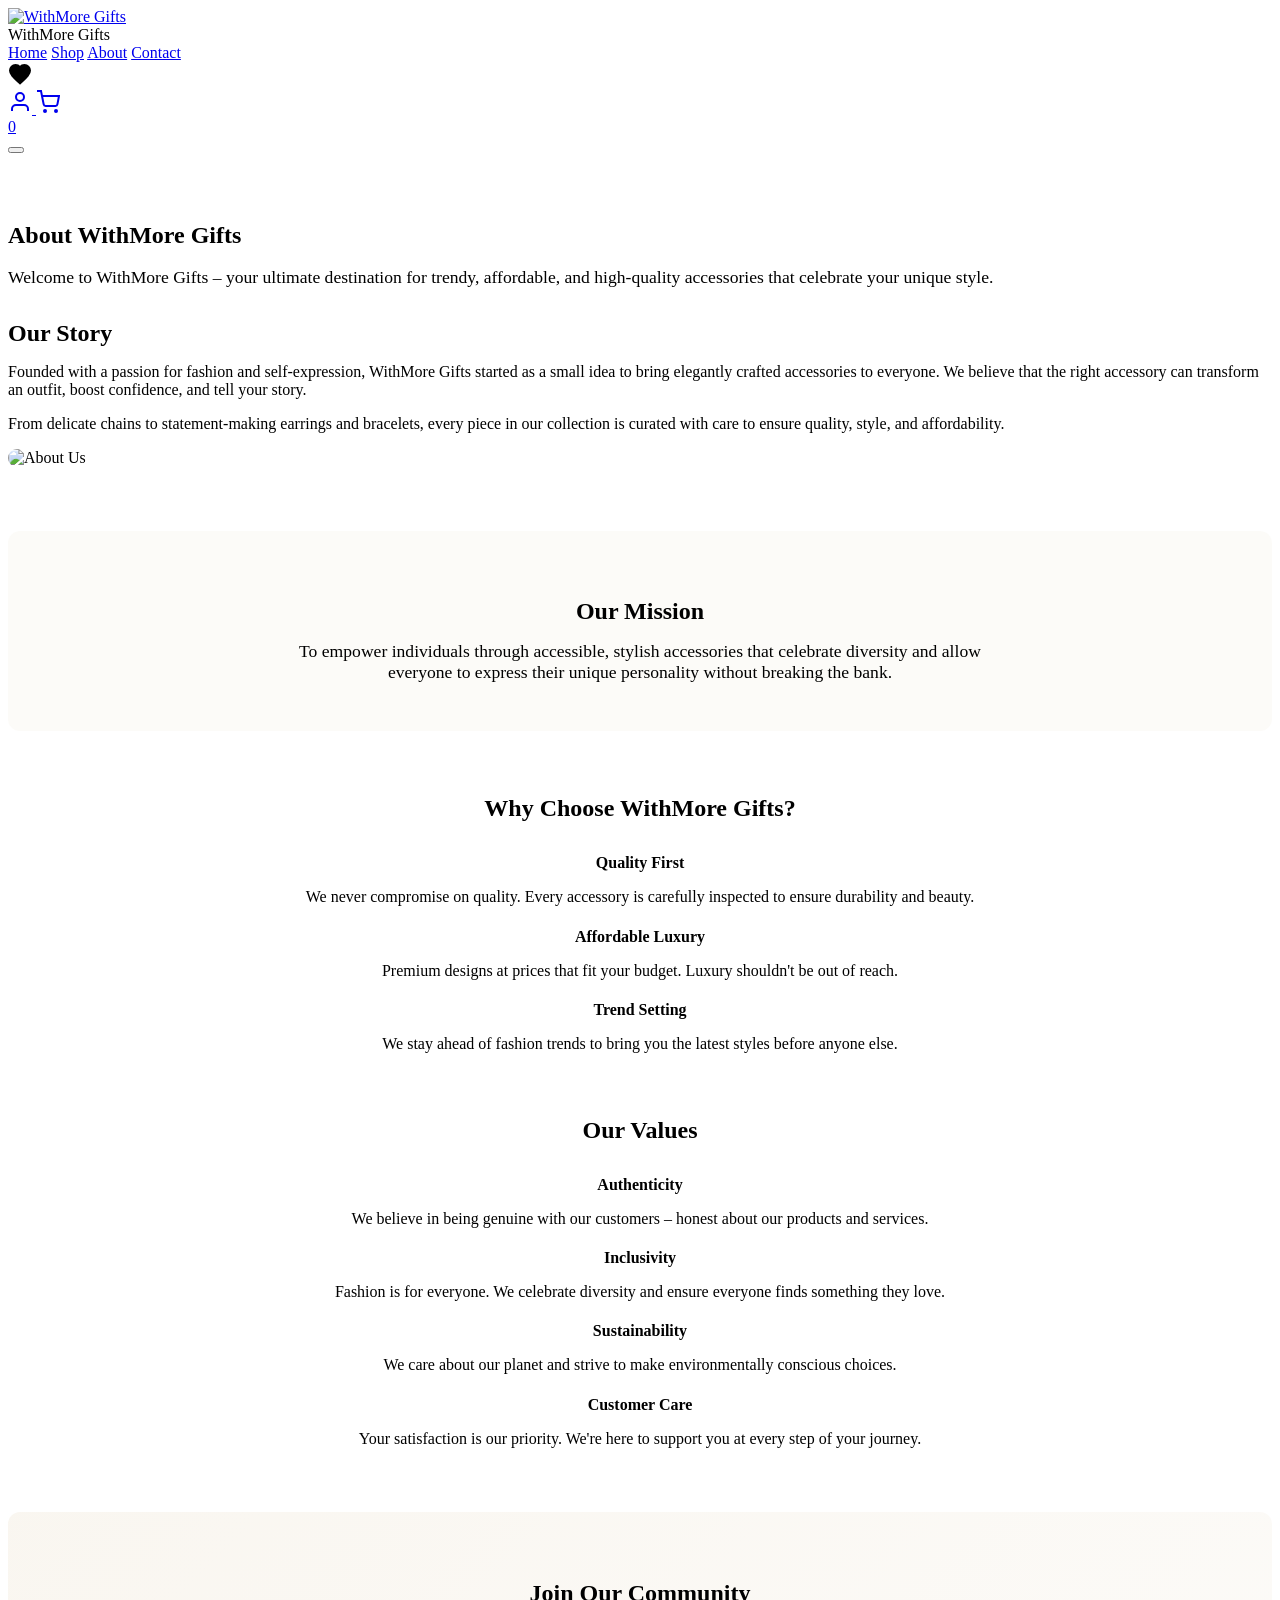
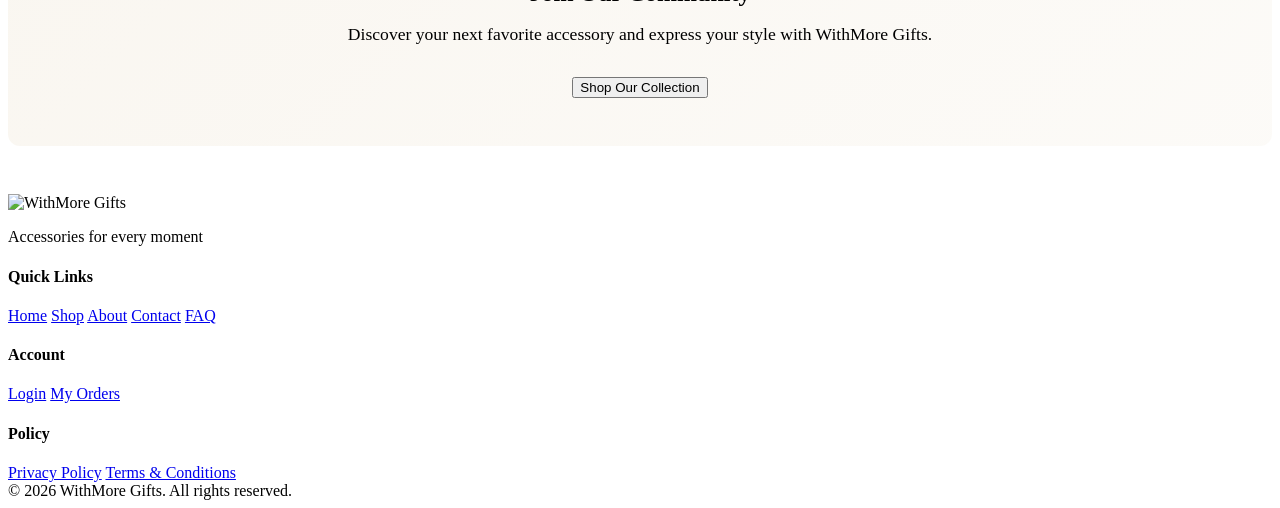
==== about.html @ 362f4573 "Add files via upload" ====
<!DOCTYPE html>
<html lang="en">
  <head>
    <meta charset="UTF-8" />
    <meta name="viewport" content="width=device-width, initial-scale=1.0" />
    <title>About Us - WithMore Gifts</title>
    <link rel="stylesheet" href="css/styles.css" />
  </head>

  <body>
    <!-- NAVBAR -->
    <nav class="navbar">
      <div class="navbar-logo">
        <a href="index.html">
          <img src="images/logo.jpeg" alt="WithMore Gifts" />
        </a>
      </div>

      <div class="navbar-brand">WithMore Gifts</div>

      <div class="nav-right">
        <div class="nav-links">
          <a href="index.html">Home</a>
          <a href="shop.html">Shop</a>
          <a href="about.html">About</a>
          <a href="contact.html">Contact</a>
        </div>

        <div class="nav-icon">
          <svg width="24" height="24" viewBox="0 0 24 24" fill="none" stroke="currentColor" stroke-width="2">
            <path d="M12 21.35l-1.45-1.32C5.4 15.36 2 12.28 2 8.5 2 5.42 4.42 3 7.5 3c1.74 0 3.41.81 4.5 2.09C13.09 3.81 14.76 3 16.5 3 19.58 3 22 5.42 22 8.5c0 3.78-3.4 6.86-8.55 11.54L12 21.35z" fill="currentColor" />
          </svg>
        </div>
        <a href="login.html" class="nav-icon">
          <svg width="24" height="24" viewBox="0 0 24 24" fill="none" stroke="currentColor" stroke-width="2">
            <path d="M20 21v-2a4 4 0 0 0-4-4H8a4 4 0 0 0-4 4v2M12 3a4 4 0 1 0 0 8 4 4 0 0 0 0-8z" />
          </svg>
        </a>
        <a href="cart.html" class="nav-icon" style="position: relative">
          <svg width="24" height="24" viewBox="0 0 24 24" fill="none" stroke="currentColor" stroke-width="2">
            <circle cx="9" cy="21" r="1" />
            <circle cx="20" cy="21" r="1" />
            <path d="M1 1h4l2.68 13.39a2 2 0 0 0 2 1.61h9.72a2 2 0 0 0 2-1.61L23 6H6" />
          </svg>
          <div class="cart-badge">0</div>
        </a>
        <button class="hamburger-btn">
          <span></span>
          <span></span>
          <span></span>
        </button>
      </div>
    </nav>

    <!-- MAIN CONTENT -->
    <main style="padding: 3rem 0">
      <div class="container">
        <!-- BRAND STORY SECTION -->
        <section style="margin-bottom: 4rem">
          <h1 style="margin-bottom: 1rem">About WithMore Gifts</h1>
          <p style="font-size: 1.1rem; color: var(--text-secondary); margin-bottom: 2rem">
            Welcome to WithMore Gifts – your ultimate destination for trendy, affordable, and high-quality accessories that celebrate your unique style.
          </p>

          <div class="grid grid-2" style="gap: 2rem; align-items: center">
            <div>
              <h2 style="margin-bottom: 1rem">Our Story</h2>
              <p style="margin-bottom: 1rem">Founded with a passion for fashion and self-expression, WithMore Gifts started as a small idea to bring elegantly crafted accessories to everyone. We believe that the right accessory can transform an outfit, boost confidence, and tell your story.</p>
              <p>From delicate chains to statement-making earrings and bracelets, every piece in our collection is curated with care to ensure quality, style, and affordability.</p>
            </div>
            <div>
              <img src="images/floral.jpeg" alt="About Us" style="border-radius: 12px; width: 100%" />
            </div>
          </div>
        </section>

        <!-- MISSION SECTION -->
        <section style="margin-bottom: 4rem; background: rgba(201, 169, 110, 0.05); padding: 3rem; border-radius: 12px">
          <h2 style="margin-bottom: 1rem; text-align: center">Our Mission</h2>
          <p style="text-align: center; max-width: 700px; margin: 0 auto; font-size: 1.1rem">
            To empower individuals through accessible, stylish accessories that celebrate diversity and allow everyone to express their unique personality without breaking the bank.
          </p>
        </section>

        <!-- VALUES SECTION -->
        <section style="margin-bottom: 4rem">
          <h2 style="margin-bottom: 2rem; text-align: center">Why Choose WithMore Gifts?</h2>

          <div class="grid grid-3">
            <div class="card" style="text-align: center">
              <h4 style="margin-bottom: 1rem">Quality First</h4>
              <p>We never compromise on quality. Every accessory is carefully inspected to ensure durability and beauty.</p>
            </div>

            <div class="card" style="text-align: center">
              <h4 style="margin-bottom: 1rem">Affordable Luxury</h4>
              <p>Premium designs at prices that fit your budget. Luxury shouldn't be out of reach.</p>
            </div>

            <div class="card" style="text-align: center">
              <h4 style="margin-bottom: 1rem">Trend Setting</h4>
              <p>We stay ahead of fashion trends to bring you the latest styles before anyone else.</p>
            </div>
          </div>
        </section>

        <!-- VALUES -->
        <section style="text-align: center">
          <h2 style="margin-bottom: 2rem">Our Values</h2>
          <div class="grid grid-2" style="gap: 2rem">
            <div class="card">
              <h4 style="color: var(--accent-primary); margin-bottom: 1rem">Authenticity</h4>
              <p>We believe in being genuine with our customers – honest about our products and services.</p>
            </div>
            <div class="card">
              <h4 style="color: var(--accent-primary); margin-bottom: 1rem">Inclusivity</h4>
              <p>Fashion is for everyone. We celebrate diversity and ensure everyone finds something they love.</p>
            </div>
            <div class="card">
              <h4 style="color: var(--accent-primary); margin-bottom: 1rem">Sustainability</h4>
              <p>We care about our planet and strive to make environmentally conscious choices.</p>
            </div>
            <div class="card">
              <h4 style="color: var(--accent-primary); margin-bottom: 1rem">Customer Care</h4>
              <p>Your satisfaction is our priority. We're here to support you at every step of your journey.</p>
            </div>
          </div>
        </section>

        <!-- CTA -->
        <section style="text-align: center; margin-top: 4rem; padding: 3rem; background: linear-gradient(135deg, rgba(201, 169, 110, 0.1) 0%, rgba(201, 169, 110, 0.05) 100%); border-radius: 12px">
          <h2 style="margin-bottom: 1rem">Join Our Community</h2>
          <p style="margin-bottom: 2rem; font-size: 1.1rem">Discover your next favorite accessory and express your style with WithMore Gifts.</p>
          <button class="btn btn-primary" onclick="navigateToURL('shop.html')">Shop Our Collection</button>
        </section>
      </div>
    </main>

    <!-- FOOTER -->
    <footer class="footer">
      <div class="container">
        <div class="footer-content">
          <div class="footer-column footer-logo">
            <img src="images/logo.jpeg" alt="WithMore Gifts" />
            <p class="footer-tagline">Accessories for every moment</p>
          </div>

          <div class="footer-column">
            <h4>Quick Links</h4>
            <a href="index.html">Home</a>
            <a href="shop.html">Shop</a>
            <a href="about.html">About</a>
            <a href="contact.html">Contact</a>
            <a href="faq.html">FAQ</a>
          </div>

          <div class="footer-column">
            <h4>Account</h4>
            <a href="login.html">Login</a>
            <a href="orders.html">My Orders</a>
          </div>

          <div class="footer-column">
            <h4>Policy</h4>
            <a href="privacy.html">Privacy Policy</a>
            <a href="terms.html">Terms & Conditions</a>
          </div>
        </div>

        <div class="footer-bottom">
          © 2026 WithMore Gifts. All rights reserved.
        </div>
      </div>
    </footer>

    <script src="js/products.js"></script>
    <script src="js/cart.js"></script>
    <script src="js/script.js"></script>
  </body>
</html>
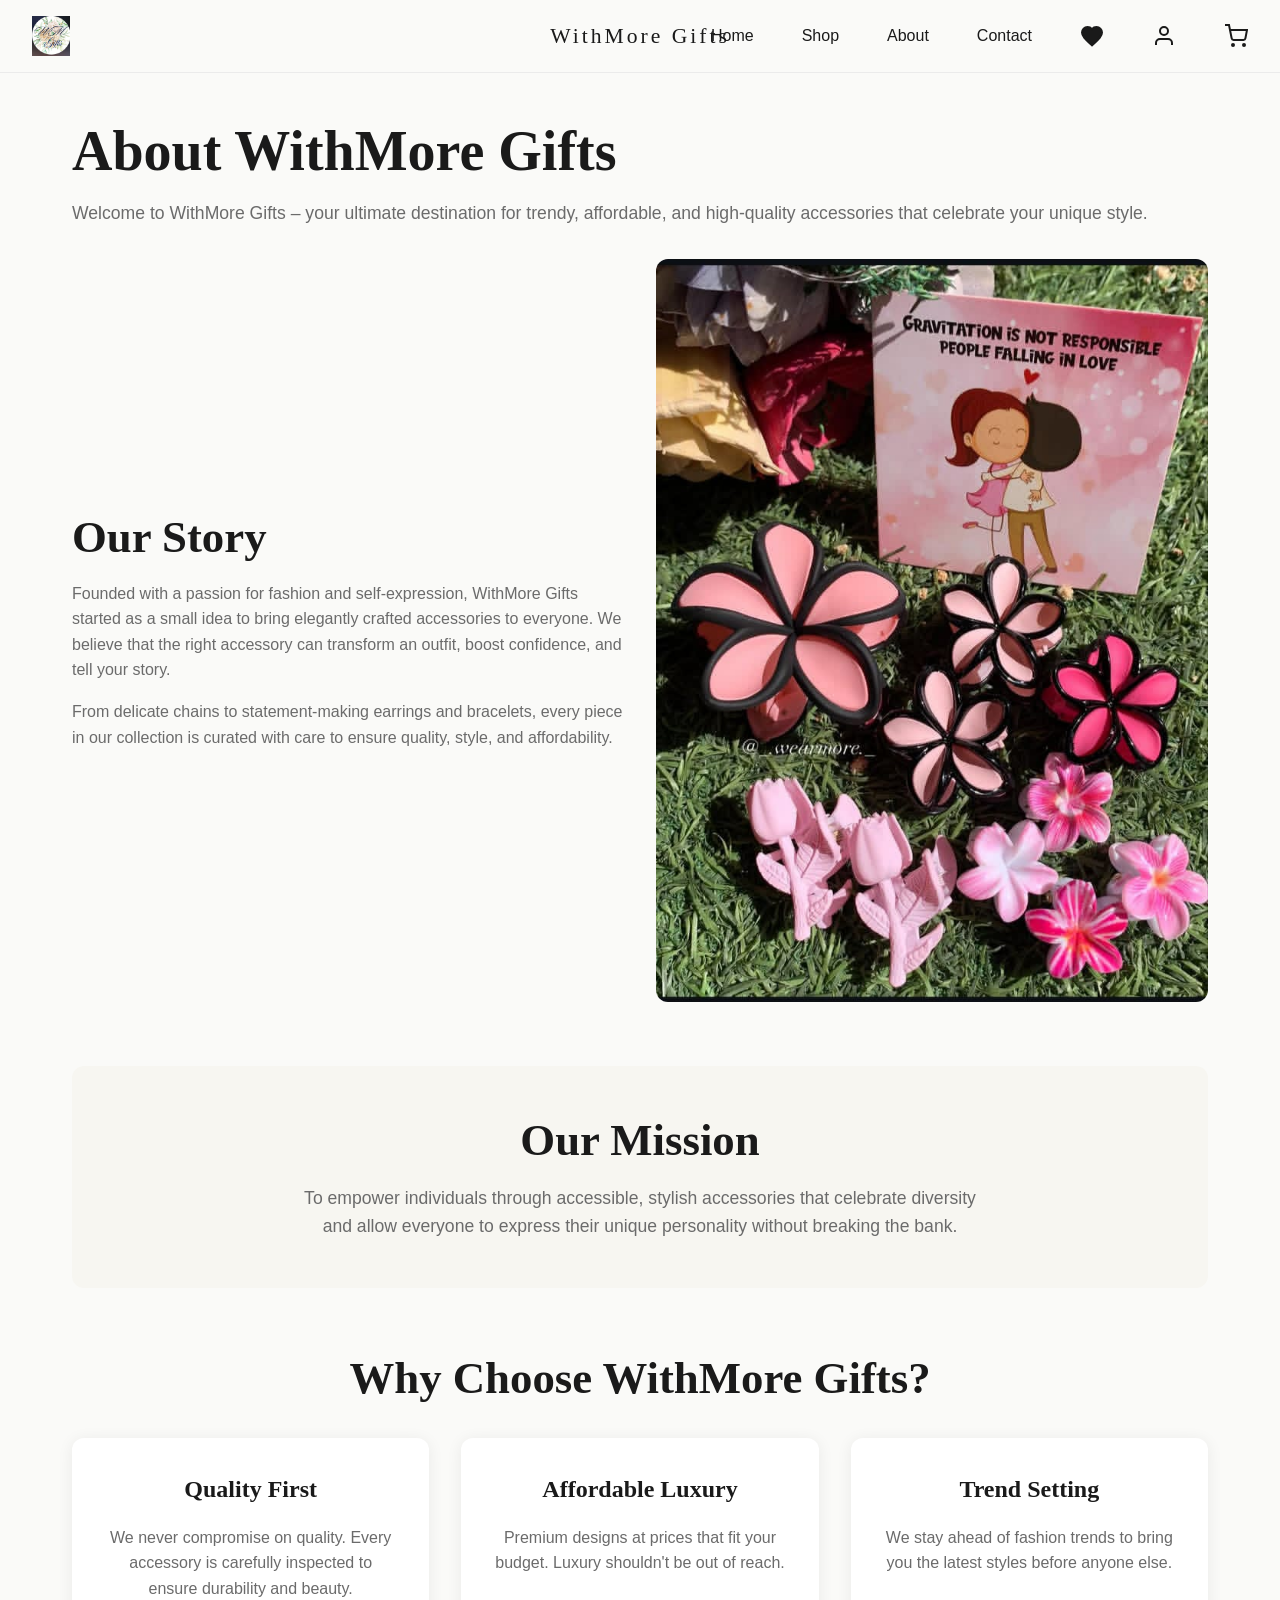
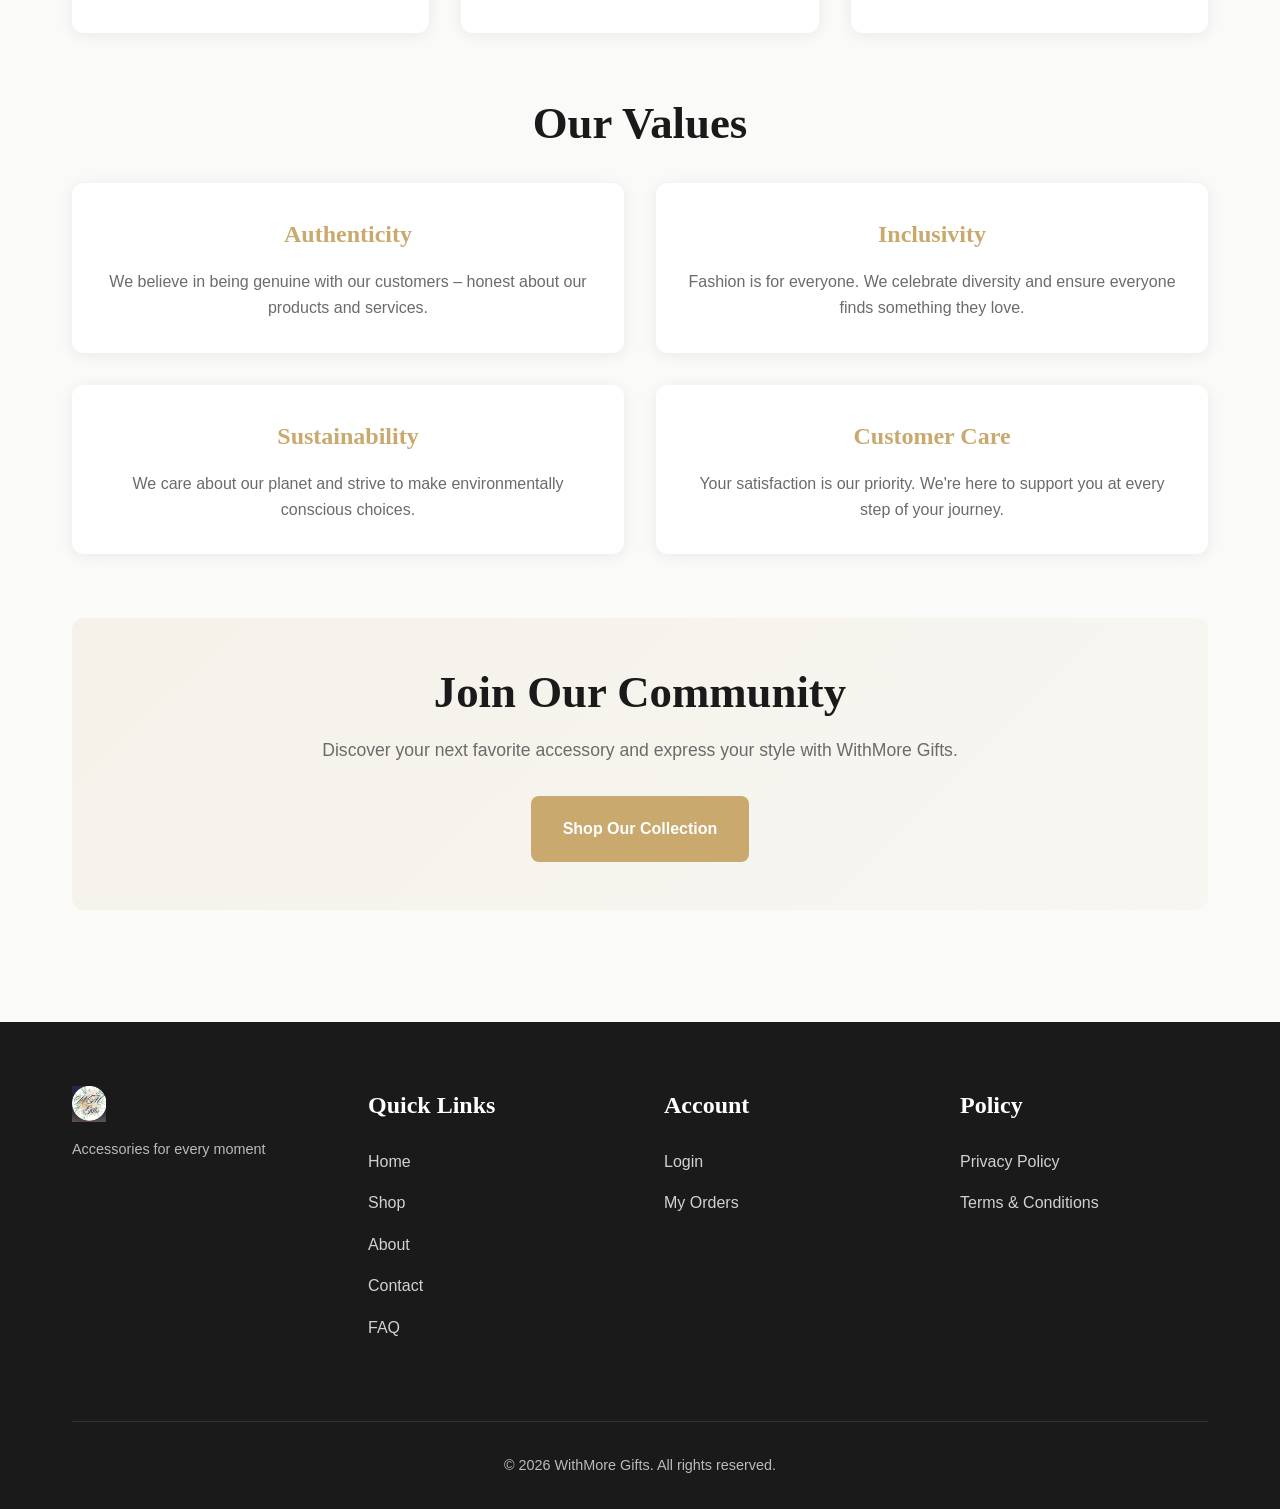
==== commit a4c4e458: "Add files via upload" ====
--- a/about.html
+++ b/about.html
@@ -19,7 +19,7 @@
       <div class="navbar-brand">WithMore Gifts</div>
 
       <div class="nav-right">
-        <div class="nav-links">
+        <div class="nav-links nav-center">
           <a href="index.html">Home</a>
           <a href="shop.html">Shop</a>
           <a href="about.html">About</a>
@@ -178,3 +178,4 @@
     <script src="js/script.js"></script>
   </body>
 </html>
+
--- a/css/styles.css
+++ b/css/styles.css
@@ -0,0 +1,1306 @@
+/* ==================== DESIGN SYSTEM & VARIABLES ==================== */
+:root {
+  /* Colors */
+  --bg-primary: #FAFAF8;
+  --bg-card: #FFFFFF;
+  --accent-primary: #C9A96E;
+  --text-primary: #1A1A1A;
+  --text-secondary: #6B6B6B;
+  --border-color: #EBEBEB;
+
+  /* Typography */
+  --font-heading: "Cormorant Garamond", serif;
+  --font-body: "DM Sans", sans-serif;
+
+  /* Spacing */
+  --spacing-xs: 0.5rem;
+  --spacing-sm: 1rem;
+  --spacing-md: 1.5rem;
+  --spacing-lg: 2rem;
+  --spacing-xl: 3rem;
+  --spacing-2xl: 4rem;
+
+  /* Borders & Shadows */
+  --radius-sm: 8px;
+  --radius-md: 12px;
+  --shadow-soft: 0 2px 16px rgba(0, 0, 0, 0.07);
+  --shadow-hover: 0 8px 24px rgba(0, 0, 0, 0.12);
+
+  /* Transitions */
+  --transition-quick: 0.2s ease;
+  --transition-smooth: 0.3s ease;
+}
+
+/* ==================== GOOGLE FONTS IMPORT ==================== */
+@import url('https://fonts.googleapis.com/css2?family=Cormorant+Garamond:wght@300;400;500;600;700&family=DM+Sans:wght@400;500;700&display=swap');
+
+/* ==================== RESET & BASE STYLES ==================== */
+* {
+  margin: 0;
+  padding: 0;
+  box-sizing: border-box;
+}
+
+html {
+  scroll-behavior: smooth;
+}
+
+body {
+  font-family: var(--font-body);
+  color: var(--text-primary);
+  background-color: var(--bg-primary);
+  line-height: 1.6;
+}
+
+img {
+  max-width: 100%;
+  height: auto;
+  display: block;
+}
+
+a {
+  text-decoration: none;
+  color: inherit;
+  transition: color var(--transition-smooth);
+}
+
+button {
+  cursor: pointer;
+  border: none;
+  font-family: var(--font-body);
+  transition: all var(--transition-smooth);
+}
+
+input,
+textarea {
+  font-family: var(--font-body);
+}
+
+/* ==================== TYPOGRAPHY ==================== */
+h1 {
+  font-family: var(--font-heading);
+  font-size: 3.5rem;
+  font-weight: 700;
+  line-height: 1.1;
+}
+
+h2 {
+  font-family: var(--font-heading);
+  font-size: 2.8rem;
+  font-weight: 700;
+  line-height: 1.2;
+}
+
+h3 {
+  font-family: var(--font-heading);
+  font-size: 2rem;
+  font-weight: 600;
+  line-height: 1.3;
+}
+
+h4 {
+  font-family: var(--font-heading);
+  font-size: 1.5rem;
+  font-weight: 600;
+}
+
+p {
+  color: var(--text-secondary);
+  font-size: 1rem;
+}
+
+/* ==================== NAVBAR ==================== */
+.navbar {
+  position: sticky;
+  top: 0;
+  z-index: 1000;
+  background: rgba(250, 250, 248, 0.95);
+  backdrop-filter: blur(10px);
+  border-bottom: 1px solid var(--border-color);
+  padding: var(--spacing-sm) var(--spacing-lg);
+  display: flex;
+  justify-content: space-between;
+  align-items: center;
+  transition: all var(--transition-smooth);
+}
+
+.navbar-logo {
+  display: flex;
+  align-items: center;
+}
+
+.navbar-logo img {
+  height: 40px;
+  width: auto;
+}
+
+.navbar-brand {
+  position: absolute;
+  left: 50%;
+  top: 50%;
+  transform: translate(-50%, -50%);
+  font-family: 'Cormorant Garamond', serif;
+  font-size: 1.35rem;
+  font-weight: 500;
+  letter-spacing: 3px;
+  color: var(--text-primary);
+  white-space: nowrap;
+  text-align: center;
+  pointer-events: none;
+  z-index: 1010;
+}
+
+.nav-links {
+  display: flex;
+  gap: var(--spacing-lg);
+  align-items: center;
+}
+
+.nav-links a,
+.nav-center a {
+  font-family: var(--font-body);
+  font-weight: 500;
+  color: var(--text-primary);
+  position: relative;
+}
+
+.nav-links a::after,
+.nav-center a::after {
+  content: "";
+  position: absolute;
+  bottom: -4px;
+  left: 0;
+  width: 0;
+  height: 2px;
+  background: var(--accent-primary);
+  transition: width var(--transition-smooth);
+}
+
+.nav-links a:hover::after,
+.nav-center a:hover::after {
+  width: 100%;
+}
+
+.nav-center {
+  display: flex;
+  gap: var(--spacing-xl);
+  flex: 1;
+  justify-content: center;
+}
+
+.nav-center a {
+  font-family: var(--font-body);
+  font-weight: 500;
+  color: var(--text-primary);
+  position: relative;
+}
+
+.nav-center a::after {
+  content: "";
+  position: absolute;
+  bottom: -4px;
+  left: 0;
+  width: 0;
+  height: 2px;
+  background: var(--accent-primary);
+  transition: width var(--transition-smooth);
+}
+
+.nav-center a:hover::after {
+  width: 100%;
+}
+
+.nav-right {
+  display: flex;
+  gap: var(--spacing-xl);
+  align-items: center;
+  margin-left: auto;
+}
+
+.nav-icon {
+  width: 24px;
+  height: 24px;
+  display: flex;
+  align-items: center;
+  justify-content: center;
+  cursor: pointer;
+  position: relative;
+  transition: color var(--transition-smooth);
+}
+
+.nav-icon:hover {
+  color: var(--accent-primary);
+}
+
+.cart-badge {
+  position: absolute;
+  top: -8px;
+  right: -8px;
+  background: var(--accent-primary);
+  color: white;
+  width: 20px;
+  height: 20px;
+  border-radius: 50%;
+  display: flex;
+  align-items: center;
+  justify-content: center;
+  font-size: 0.75rem;
+  font-weight: 700;
+}
+
+.hamburger-btn {
+  display: none;
+  flex-direction: column;
+  gap: 5px;
+  background: none;
+  padding: 0;
+}
+
+.hamburger-btn span {
+  width: 24px;
+  height: 2px;
+  background: var(--text-primary);
+  transition: all var(--transition-smooth);
+}
+
+.hamburger-btn.active span:nth-child(1) {
+  transform: rotate(45deg) translate(8px, 8px);
+}
+
+.hamburger-btn.active span:nth-child(2) {
+  opacity: 0;
+}
+
+.hamburger-btn.active span:nth-child(3) {
+  transform: rotate(-45deg) translate(8px, -8px);
+}
+
+/* ==================== FOOTER ==================== */
+.footer {
+  background: var(--text-primary);
+  color: white;
+  padding: var(--spacing-2xl) var(--spacing-lg) var(--spacing-lg);
+  margin-top: var(--spacing-2xl);
+}
+
+.footer-content {
+  display: grid;
+  grid-template-columns: repeat(4, 1fr);
+  gap: var(--spacing-xl);
+  margin-bottom: var(--spacing-2xl);
+}
+
+.footer-column h4 {
+  color: white;
+  margin-bottom: var(--spacing-md);
+}
+
+.footer-column a {
+  display: block;
+  color: rgba(255, 255, 255, 0.8);
+  margin-bottom: var(--spacing-sm);
+  transition: color var(--transition-smooth);
+}
+
+.footer-column a:hover {
+  color: var(--accent-primary);
+}
+
+.footer-logo img {
+  height: 36px;
+  margin-bottom: var(--spacing-sm);
+}
+
+.footer-tagline {
+  font-size: 0.9rem;
+  color: rgba(255, 255, 255, 0.7);
+}
+
+.footer-bottom {
+  border-top: 1px solid rgba(255, 255, 255, 0.1);
+  padding-top: var(--spacing-lg);
+  text-align: center;
+  color: rgba(255, 255, 255, 0.7);
+  font-size: 0.9rem;
+}
+
+/* ==================== HERO SECTION ==================== */
+.hero {
+  min-height: 100vh;
+  display: flex;
+  flex-direction: column;
+  align-items: center;
+  justify-content: center;
+  text-align: center;
+  padding: var(--spacing-xl);
+  background: linear-gradient(rgba(0, 0, 0, 0.58), rgba(0, 0, 0, 0.28)), url("../images/pearl-bracelet.jpeg") center/cover no-repeat;
+  background-color: #0a0a0a;
+  color: #fff;
+  position: relative;
+}
+
+.hero h1 {
+  margin-bottom: var(--spacing-md);
+  color: #fff;
+}
+
+.hero p {
+  font-size: 1.3rem;
+  color: #FFFFFF;
+  margin-bottom: var(--spacing-2xl);
+  max-width: 600px;
+}
+
+.hero-buttons {
+  display: flex;
+  gap: var(--spacing-lg);
+  justify-content: center;
+  flex-wrap: wrap;
+}
+
+/* ==================== BUTTONS ==================== */
+.btn {
+  padding: var(--spacing-md) var(--spacing-lg);
+  border-radius: var(--radius-sm);
+  font-weight: 600;
+  font-size: 1rem;
+  display: inline-block;
+  text-align: center;
+  cursor: pointer;
+  transition: all var(--transition-smooth);
+}
+
+.btn-primary {
+  background: var(--accent-primary);
+  color: white;
+}
+
+.btn-primary:hover {
+  background: #b8956a;
+  box-shadow: var(--shadow-hover);
+}
+
+.btn-secondary {
+  background: transparent;
+  color: var(--accent-primary);
+  border: 2px solid var(--accent-primary);
+}
+
+.btn-secondary:hover {
+  background: var(--accent-primary);
+  color: white;
+}
+
+.btn-small {
+  padding: var(--spacing-sm) var(--spacing-md);
+  font-size: 0.9rem;
+}
+
+.btn-block {
+  width: 100%;
+}
+
+/* ==================== GRID SYSTEM ==================== */
+.container {
+  max-width: 1200px;
+  margin: 0 auto;
+  padding: 0 var(--spacing-lg);
+}
+
+.grid {
+  display: grid;
+  gap: var(--spacing-lg);
+}
+
+.grid-2 {
+  grid-template-columns: repeat(2, 1fr);
+}
+
+.grid-3 {
+  grid-template-columns: repeat(3, 1fr);
+}
+
+.grid-4 {
+  grid-template-columns: repeat(4, 1fr);
+}
+
+/* ==================== CARDS ==================== */
+.card {
+  background: var(--bg-card);
+  border-radius: var(--radius-md);
+  padding: var(--spacing-lg);
+  box-shadow: var(--shadow-soft);
+  transition: all var(--transition-smooth);
+}
+
+.card:hover {
+  box-shadow: var(--shadow-hover);
+  transform: translateY(-4px);
+}
+
+.card-image {
+  width: 100%;
+  height: 200px;
+  object-fit: cover;
+  border-radius: var(--radius-md);
+  margin-bottom: var(--spacing-md);
+}
+
+.card-image-large {
+  height: 400px;
+}
+
+.card-title {
+  font-family: var(--font-heading);
+  font-size: 1.3rem;
+  margin-bottom: var(--spacing-sm);
+}
+
+.card-price {
+  font-size: 1.4rem;
+  font-weight: 700;
+  color: var(--accent-primary);
+  margin-bottom: var(--spacing-md);
+}
+
+.card-category {
+  display: inline-block;
+  font-size: 0.75rem;
+  background: rgba(201, 169, 110, 0.1);
+  color: var(--accent-primary);
+  padding: 4px 12px;
+  border-radius: 20px;
+  margin-bottom: var(--spacing-sm);
+}
+
+.card-description {
+  font-size: 0.95rem;
+  color: var(--text-secondary);
+  margin-bottom: var(--spacing-md);
+}
+
+/* ==================== SECTIONS ==================== */
+.section {
+  padding: var(--spacing-2xl) var(--spacing-lg);
+}
+
+.section-title {
+  text-align: center;
+  margin-bottom: var(--spacing-2xl);
+}
+
+.section-title h2 {
+  margin-bottom: var(--spacing-sm);
+}
+
+.section-title p {
+  font-size: 1.1rem;
+  color: var(--text-secondary);
+}
+
+/* ==================== CATEGORY SECTION ==================== */
+.categories {
+  display: grid;
+  grid-template-columns: repeat(3, 1fr);
+  gap: var(--spacing-lg);
+  margin: var(--spacing-2xl) 0;
+}
+
+.category-card {
+  text-align: center;
+  cursor: pointer;
+  display: flex;
+  flex-direction: column;
+  align-items: center;
+  justify-content: center;
+  gap: var(--spacing-md);
+}
+
+.category-card-img {
+  width: 100%;
+  max-width: 280px;
+  height: 240px;
+  object-fit: contain;
+  object-position: center;
+  border-radius: var(--radius-md);
+  margin-bottom: var(--spacing-md);
+  transition: transform var(--transition-smooth);
+  background: #fff;
+  padding: 1rem;
+}
+
+.category-card:hover .category-card-img {
+  transform: scale(1.05);
+}
+
+.category-card h3 {
+  margin-bottom: var(--spacing-md);
+}
+
+.category-card p {
+  font-size: 0.95rem;
+  margin-bottom: var(--spacing-md);
+}
+
+/* ==================== TESTIMONIALS ==================== */
+.testimonial-card {
+  background: var(--bg-card);
+  padding: var(--spacing-lg);
+  border-radius: var(--radius-md);
+  box-shadow: var(--shadow-soft);
+}
+
+.testimonial-stars {
+  color: var(--accent-primary);
+  margin-bottom: var(--spacing-sm);
+  font-size: 1.1rem;
+}
+
+.testimonial-text {
+  margin-bottom: var(--spacing-md);
+  font-style: italic;
+  color: var(--text-secondary);
+}
+
+.testimonial-author {
+  font-weight: 600;
+  color: var(--text-primary);
+}
+
+/* ==================== GALLERY ==================== */
+.gallery-grid {
+  display: grid;
+  grid-template-columns: repeat(2, 1fr);
+  gap: var(--spacing-lg);
+  margin: var(--spacing-2xl) 0;
+}
+
+.gallery-item {
+  position: relative;
+  overflow: hidden;
+  border-radius: var(--radius-md);
+  height: 300px;
+}
+
+.gallery-item img {
+  width: 100%;
+  height: 100%;
+  object-fit: cover;
+  transition: transform 0.5s ease;
+}
+
+.gallery-item:hover img {
+  transform: scale(1.1);
+}
+
+/* ==================== PRODUCT GRID ==================== */
+.product-grid {
+  display: grid;
+  grid-template-columns: repeat(4, 1fr);
+  gap: var(--spacing-lg);
+}
+
+.product-card {
+  background: var(--bg-card);
+  border-radius: var(--radius-md);
+  overflow: hidden;
+  box-shadow: var(--shadow-soft);
+  transition: all var(--transition-smooth);
+}
+
+.product-card:hover {
+  box-shadow: var(--shadow-hover);
+  transform: translateY(-4px);
+}
+
+.product-image {
+  width: 100%;
+  height: 250px;
+  object-fit: cover;
+  display: block;
+}
+
+.product-info {
+  padding: var(--spacing-md);
+}
+
+.product-name {
+  font-family: var(--font-heading);
+  font-size: 1.2rem;
+  margin-bottom: var(--spacing-xs);
+}
+
+.product-category {
+  display: inline-block;
+  font-size: 0.75rem;
+  background: rgba(201, 169, 110, 0.1);
+  color: var(--accent-primary);
+  padding: 4px 12px;
+  border-radius: 20px;
+  margin-bottom: var(--spacing-sm);
+}
+
+.product-price {
+  font-size: 1.3rem;
+  font-weight: 700;
+  color: var(--accent-primary);
+  margin-bottom: var(--spacing-md);
+}
+
+.product-btn {
+  width: 100%;
+  background: var(--accent-primary);
+  color: white;
+  padding: var(--spacing-md);
+  border-radius: var(--radius-sm);
+  font-weight: 600;
+  transition: all var(--transition-smooth);
+}
+
+.product-btn:hover {
+  background: #b8956a;
+  box-shadow: var(--shadow-hover);
+}
+
+/* ==================== SEARCH & FILTER ==================== */
+.search-bar {
+  margin-bottom: var(--spacing-lg);
+}
+
+.search-input {
+  width: 100%;
+  padding: var(--spacing-md);
+  border: 1px solid var(--border-color);
+  border-radius: var(--radius-md);
+  font-size: 1rem;
+  font-family: var(--font-body);
+  transition: border-color var(--transition-smooth);
+}
+
+.search-input:focus {
+  outline: none;
+  border-color: var(--accent-primary);
+  box-shadow: 0 0 0 3px rgba(201, 169, 110, 0.1);
+}
+
+.filter-tabs {
+  display: flex;
+  gap: var(--spacing-md);
+  margin-bottom: var(--spacing-lg);
+  flex-wrap: wrap;
+}
+
+.filter-tab {
+  padding: var(--spacing-sm) var(--spacing-md);
+  border: 2px solid var(--border-color);
+  background: transparent;
+  border-radius: var(--radius-sm);
+  cursor: pointer;
+  transition: all var(--transition-smooth);
+}
+
+.filter-tab:hover,
+.filter-tab.active {
+  border-color: var(--accent-primary);
+  background: var(--accent-primary);
+  color: white;
+}
+
+/* ==================== EMPTY STATE ==================== */
+.empty-state {
+  text-align: center;
+  padding: var(--spacing-2xl) var(--spacing-lg);
+}
+
+.empty-state h3 {
+  margin-bottom: var(--spacing-md);
+}
+
+.empty-state p {
+  margin-bottom: var(--spacing-lg);
+}
+
+/* ==================== QUANTITY SELECTOR ==================== */
+.quantity-selector {
+  display: flex;
+  align-items: center;
+  gap: var(--spacing-sm);
+  border: 1px solid var(--border-color);
+  border-radius: var(--radius-sm);
+  width: fit-content;
+}
+
+.qty-btn {
+  width: 36px;
+  height: 36px;
+  background: transparent;
+  border: none;
+  display: flex;
+  align-items: center;
+  justify-content: center;
+  cursor: pointer;
+  transition: all var(--transition-smooth);
+}
+
+.qty-btn:hover {
+  background: rgba(201, 169, 110, 0.1);
+  color: var(--accent-primary);
+}
+
+.qty-input {
+  width: 50px;
+  text-align: center;
+  border: none;
+  font-family: var(--font-body);
+  font-weight: 600;
+}
+
+.qty-input:focus {
+  outline: none;
+}
+
+/* ==================== CART TABLE ==================== */
+.cart-table {
+  width: 100%;
+  border-collapse: collapse;
+  margin-bottom: var(--spacing-lg);
+}
+
+.cart-table th {
+  text-align: left;
+  padding: var(--spacing-md);
+  border-bottom: 2px solid var(--border-color);
+  font-weight: 600;
+}
+
+.cart-table td {
+  padding: var(--spacing-md);
+  border-bottom: 1px solid var(--border-color);
+}
+
+.cart-item-image {
+  width: 80px;
+  height: 80px;
+  object-fit: cover;
+  border-radius: var(--radius-sm);
+}
+
+.remove-btn {
+  background: rgba(255, 0, 0, 0.1);
+  color: #d32f2f;
+  padding: var(--spacing-xs) var(--spacing-sm);
+  border-radius: var(--radius-sm);
+  font-size: 0.9rem;
+  transition: all var(--transition-smooth);
+}
+
+.remove-btn:hover {
+  background: rgba(255, 0, 0, 0.2);
+}
+
+/* ==================== CHECKOUT ==================== */
+.checkout-container {
+  display: grid;
+  grid-template-columns: 1fr 1fr;
+  gap: var(--spacing-xl);
+  margin: var(--spacing-2xl) 0;
+}
+
+.checkout-section h3 {
+  margin-bottom: var(--spacing-lg);
+}
+
+.form-group {
+  margin-bottom: var(--spacing-lg);
+}
+
+.form-group label {
+  display: block;
+  margin-bottom: var(--spacing-sm);
+  font-weight: 500;
+}
+
+.form-group input,
+.form-group textarea {
+  width: 100%;
+  padding: var(--spacing-md);
+  border: 1px solid var(--border-color);
+  border-radius: var(--radius-sm);
+  font-size: 1rem;
+  transition: border-color var(--transition-smooth);
+}
+
+.form-group input:focus,
+.form-group textarea:focus {
+  outline: none;
+  border-color: var(--accent-primary);
+  box-shadow: 0 0 0 3px rgba(201, 169, 110, 0.1);
+}
+
+.form-group.error input {
+  border-color: #d32f2f;
+}
+
+.error-message {
+  color: #d32f2f;
+  font-size: 0.85rem;
+  margin-top: 4px;
+}
+
+.summary-item {
+  display: flex;
+  justify-content: space-between;
+  align-items: center;
+  padding: var(--spacing-md) 0;
+  border-bottom: 1px solid var(--border-color);
+}
+
+.summary-total {
+  display: flex;
+  justify-content: space-between;
+  font-size: 1.3rem;
+  font-weight: 700;
+  padding: var(--spacing-lg) 0;
+  border-top: 2px solid var(--border-color);
+}
+
+/* ==================== ACCORDION ==================== */
+.accordion {
+  border: 1px solid var(--border-color);
+  border-radius: var(--radius-md);
+  overflow: hidden;
+  margin-bottom: var(--spacing-md);
+}
+
+.accordion-header {
+  background: var(--bg-card);
+  padding: var(--spacing-md);
+  cursor: pointer;
+  display: flex;
+  justify-content: space-between;
+  align-items: center;
+  font-weight: 600;
+  transition: all var(--transition-smooth);
+}
+
+.accordion-header:hover {
+  background: rgba(201, 169, 110, 0.05);
+}
+
+.accordion-icon {
+  width: 24px;
+  height: 24px;
+  display: flex;
+  align-items: center;
+  justify-content: center;
+  transition: transform var(--transition-smooth);
+}
+
+.accordion.active .accordion-icon {
+  transform: rotate(180deg);
+}
+
+.accordion-content {
+  max-height: 0;
+  overflow: hidden;
+  transition: max-height var(--transition-smooth);
+  padding: 0 var(--spacing-md);
+}
+
+.accordion.active .accordion-content {
+  max-height: 1000px;
+  padding: var(--spacing-md);
+}
+
+.accordion-text {
+  color: var(--text-secondary);
+  line-height: 1.8;
+}
+
+/* ==================== TABS ==================== */
+.tabs {
+  display: flex;
+  gap: var(--spacing-md);
+  margin-bottom: var(--spacing-lg);
+  border-bottom: 2px solid var(--border-color);
+}
+
+.tab-btn {
+  background: none;
+  border: none;
+  padding: var(--spacing-md);
+  font-weight: 600;
+  cursor: pointer;
+  position: relative;
+  color: var(--text-secondary);
+  transition: color var(--transition-smooth);
+}
+
+.tab-btn.active {
+  color: var(--text-primary);
+}
+
+.tab-btn.active::after {
+  content: "";
+  position: absolute;
+  bottom: -2px;
+  left: 0;
+  width: 100%;
+  height: 2px;
+  background: var(--accent-primary);
+}
+
+.tab-content {
+  display: none;
+}
+
+.tab-content.active {
+  display: block;
+}
+
+/* ==================== TOAST NOTIFICATION ==================== */
+.toast {
+  position: fixed;
+  bottom: var(--spacing-lg);
+  right: var(--spacing-lg);
+  background: var(--bg-card);
+  padding: var(--spacing-lg);
+  border-radius: var(--radius-md);
+  box-shadow: var(--shadow-hover);
+  z-index: 2000;
+  max-width: 400px;
+  animation: slideIn 0.3s ease;
+  border-left: 4px solid var(--accent-primary);
+}
+
+@keyframes slideIn {
+  from {
+    transform: translateX(400px);
+    opacity: 0;
+  }
+  to {
+    transform: translateX(0);
+    opacity: 1;
+  }
+}
+
+.toast-content {
+  margin-bottom: var(--spacing-md);
+}
+
+.toast-buttons {
+  display: flex;
+  gap: var(--spacing-sm);
+}
+
+.toast-btn {
+  flex: 1;
+  padding: var(--spacing-sm) var(--spacing-md);
+  border-radius: var(--radius-sm);
+  font-size: 0.9rem;
+  font-weight: 600;
+  cursor: pointer;
+  transition: all var(--transition-smooth);
+}
+
+.toast-btn-primary {
+  background: var(--accent-primary);
+  color: white;
+}
+
+.toast-btn-primary:hover {
+  background: #b8956a;
+}
+
+.toast-btn-secondary {
+  background: var(--bg-primary);
+  color: var(--text-primary);
+  border: 1px solid var(--border-color);
+}
+
+.toast-btn-secondary:hover {
+  background: var(--border-color);
+}
+
+/* ==================== ORDER STATUS BADGE ==================== */
+.status-badge {
+  display: inline-block;
+  padding: 6px 16px;
+  border-radius: 20px;
+  font-size: 0.85rem;
+  font-weight: 600;
+  background: rgba(201, 169, 110, 0.15);
+  color: var(--accent-primary);
+}
+
+.orders-list {
+  display: grid;
+  gap: var(--spacing-lg);
+}
+
+.order-card {
+  background: var(--bg-card);
+  border-radius: var(--radius-md);
+  box-shadow: var(--shadow-soft);
+  padding: var(--spacing-lg);
+  display: grid;
+  gap: var(--spacing-md);
+}
+
+.order-card-header {
+  display: flex;
+  align-items: flex-start;
+  justify-content: space-between;
+  gap: var(--spacing-md);
+}
+
+.order-card-header h3 {
+  margin-bottom: 0.25rem;
+}
+
+.order-date {
+  color: var(--text-secondary);
+  font-size: 0.95rem;
+}
+
+.order-items {
+  display: grid;
+  gap: var(--spacing-md);
+}
+
+.order-item {
+  display: flex;
+  align-items: center;
+  gap: var(--spacing-md);
+  padding: var(--spacing-sm);
+  border-radius: var(--radius-sm);
+  background: rgba(250, 250, 248, 0.9);
+}
+
+.order-item img {
+  width: 70px;
+  height: 70px;
+  object-fit: cover;
+  border-radius: 12px;
+}
+
+.order-item-details h4 {
+  margin-bottom: 0.25rem;
+  font-size: 1rem;
+}
+
+.order-item-details p {
+  color: var(--text-secondary);
+  font-size: 0.95rem;
+}
+
+.order-card-footer {
+  display: flex;
+  justify-content: flex-end;
+  align-items: center;
+  padding-top: var(--spacing-sm);
+  border-top: 1px solid var(--border-color);
+}
+
+.order-card-footer p {
+  margin: 0;
+  font-size: 1.05rem;
+}
+
+/* ==================== RESPONSIVE DESIGN ==================== */
+@media (max-width: 1024px) {
+  h1 {
+    font-size: 2.5rem;
+  }
+
+  h2 {
+    font-size: 2rem;
+  }
+
+  .grid-4 {
+    grid-template-columns: repeat(3, 1fr);
+  }
+
+  .product-grid {
+    grid-template-columns: repeat(3, 1fr);
+  }
+
+  .nav-center {
+    gap: var(--spacing-lg);
+  }
+
+  .checkout-container {
+    grid-template-columns: 1fr;
+  }
+}
+
+@media (max-width: 768px) {
+  h1 {
+    font-size: 2rem;
+  }
+
+  h2 {
+    font-size: 1.5rem;
+  }
+
+  .navbar {
+    padding: var(--spacing-sm);
+  }
+
+  .navbar::before {
+    display: none;
+  }
+
+  /* Hide brand name overlap fix */
+  .navbar-brand {
+    position: static;
+    transform: none;
+    font-size: 1rem;
+    letter-spacing: 1px;
+    flex: 1;
+    text-align: center;
+    pointer-events: none;
+  }
+
+  /* Hide nav links on mobile - goes into hamburger */
+  .nav-links {
+    display: none !important;
+  }
+
+  /* Show hamburger button */
+  .hamburger-btn {
+    display: flex;
+  }
+
+  /* Keep icons visible but reduce gap */
+  .nav-right {
+    gap: var(--spacing-md);
+  }
+
+  .nav-center {
+    position: absolute;
+    top: 60px;
+    left: 0;
+    right: 0;
+    flex-direction: column;
+    background: var(--bg-primary);
+    padding: var(--spacing-lg);
+    gap: var(--spacing-md);
+    max-height: 0;
+    overflow: hidden;
+    transition: max-height var(--transition-smooth);
+    display: none;
+    border-bottom: 1px solid var(--border-color);
+    box-shadow: var(--shadow-soft);
+    z-index: 999;
+  }
+
+  .nav-center.active {
+    max-height: 300px;
+    display: flex;
+  }
+
+  .grid-2,
+  .grid-3,
+  .grid-4 {
+    grid-template-columns: repeat(2, 1fr);
+  }
+
+  .product-grid {
+    grid-template-columns: repeat(2, 1fr);
+  }
+
+  .categories {
+    grid-template-columns: 1fr;
+  }
+
+  .gallery-grid {
+    grid-template-columns: 1fr;
+  }
+
+  .footer-content {
+    grid-template-columns: repeat(2, 1fr);
+  }
+
+  .hero h1 {
+    font-size: 1.8rem;
+  }
+
+  .hero p {
+    font-size: 1rem;
+  }
+
+  .hero-buttons {
+    flex-direction: column;
+    width: 100%;
+  }
+
+  .hero-buttons .btn {
+    width: 100%;
+  }
+
+  .checkout-container {
+    grid-template-columns: 1fr;
+  }
+
+  .toast {
+    left: var(--spacing-lg);
+    right: var(--spacing-lg);
+    max-width: none;
+  }
+
+  .cart-table {
+    font-size: 0.9rem;
+  }
+
+  .cart-table th,
+  .cart-table td {
+    padding: var(--spacing-sm);
+  }
+}
+
+@media (max-width: 480px) {
+  :root {
+    --spacing-lg: 1.5rem;
+    --spacing-md: 1rem;
+  }
+
+  h1 {
+    font-size: 1.5rem;
+  }
+
+  h2 {
+    font-size: 1.3rem;
+  }
+
+  .section {
+    padding: var(--spacing-lg);
+  }
+
+  .grid-2,
+  .grid-3,
+  .grid-4 {
+    grid-template-columns: 1fr;
+  }
+
+  .product-grid {
+    grid-template-columns: 1fr;
+  }
+
+  .footer-content {
+    grid-template-columns: 1fr;
+  }
+
+  .categories {
+    grid-template-columns: 1fr;
+  }
+
+  .filter-tabs {
+    justify-content: flex-start;
+    overflow-x: auto;
+  }
+
+  .filter-tab {
+    white-space: nowrap;
+  }
+}
